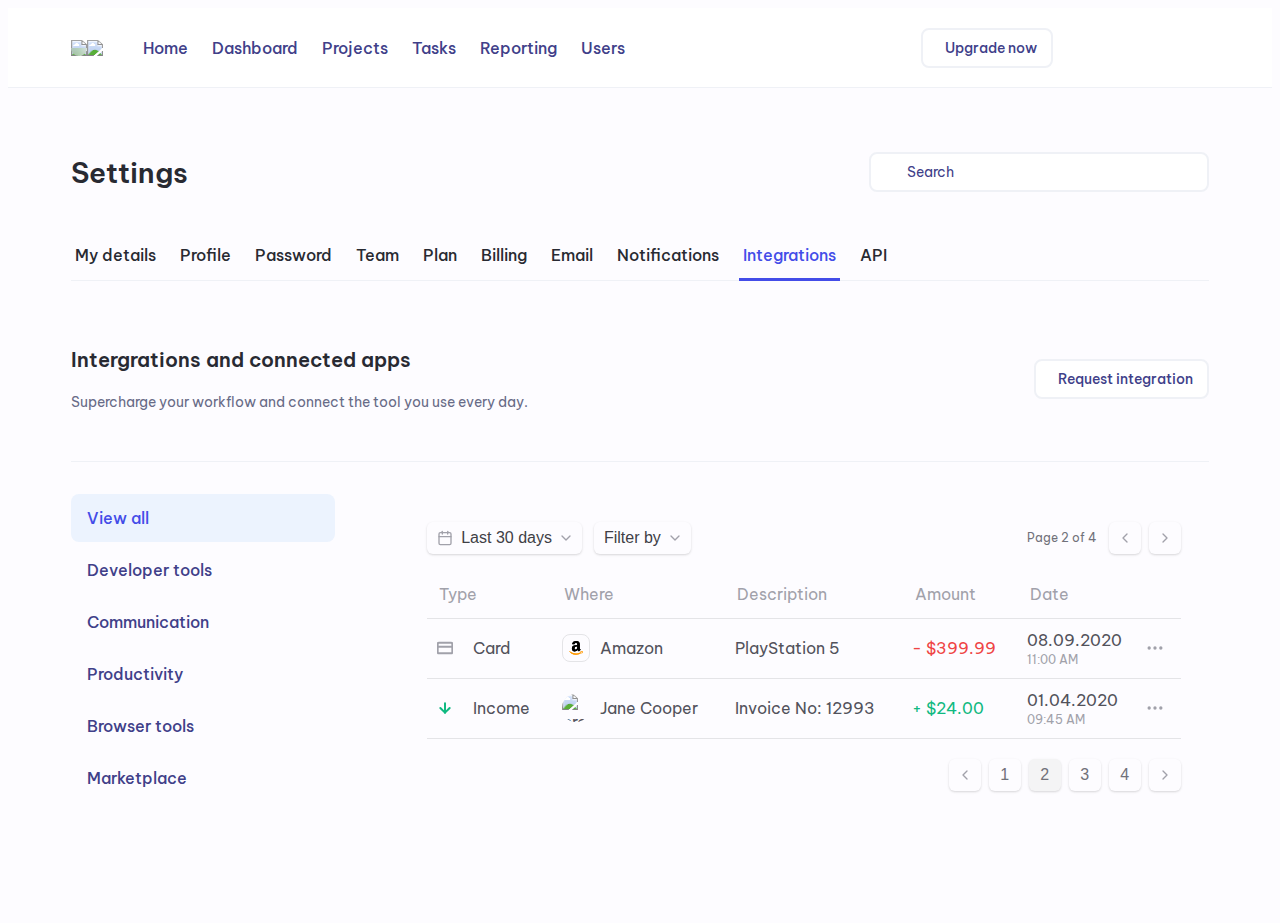
==== table.html @ 6792d3f3 "first commit" ====
<!DOCTYPE html>
<html lang="en">

<head>
	<meta charset="UTF-8">
	<title>Dashboard UI </title>
	<link rel="stylesheet" href="https://cdnjs.cloudflare.com/ajax/libs/meyer-reset/2.0/reset.min.css">
	<meta name="viewport" content="width=device-width, initial-scale=1, shrink-to-fit=no">
	<link rel="stylesheet" href="./style.css">

</head>

<body>
	<!-- partial:index.partial.html -->
	<header class="header">
		<div class="header-content responsive-wrapper">
			<div class="header-logo">
				<a href="#">
					<div>
						<img src="https://assets.codepen.io/285131/untitled-ui-icon.svg" />
					</div>
					<img src="https://assets.codepen.io/285131/untitled-ui.svg" />
				</a>
			</div>
			<div class="header-navigation">
				<nav class="header-navigation-links">
					<a href="#"> Home </a>
					<a href="#"> Dashboard </a>
					<a href="#"> Projects </a>
					<a href="#"> Tasks </a>
					<a href="#"> Reporting </a>
					<a href="#"> Users </a>
				</nav>
				<div class="header-navigation-actions">
					<a href="#" class="button">
						<i class="ph-lightning-bold"></i>
						<span>Upgrade now</span>
					</a>
					<a href="#" class="icon-button">
						<i class="ph-gear-bold"></i>
					</a>
					<a href="#" class="icon-button">
						<i class="ph-bell-bold"></i>
					</a>
					<a href="#" class="avatar">
						<img src="https://assets.codepen.io/285131/hat-man.png" alt="" />
					</a>
				</div>
			</div>
			<a href="#" class="button">
				<i class="ph-list-bold"></i>
				<span>Menu</span>
			</a>
		</div>
	</header>
	<main class="main">
		<div class="responsive-wrapper">
			<div class="main-header">
				<h1>Settings</h1>
				<div class="search">
					<input type="text" placeholder="Search" />
					<button type="submit">
						<i class="ph-magnifying-glass-bold"></i>
					</button>
				</div>
			</div>
			<div class="horizontal-tabs">
				<a href="#">My details</a>
				<a href="#">Profile</a>
				<a href="#">Password</a>
				<a href="#">Team</a>
				<a href="#">Plan</a>
				<a href="#">Billing</a>
				<a href="#">Email</a>
				<a href="#">Notifications</a>
				<a href="#" class="active">Integrations</a>
				<a href="#">API</a>
			</div>
			<div class="content-header">
				<div class="content-header-intro">
					<h2>Intergrations and connected apps</h2>
					<p>Supercharge your workflow and connect the tool you use every day.</p>
				</div>
				<div class="content-header-actions">
					<a href="#" class="button">
						<i class="ph-faders-bold"></i>
						<span>Filters</span>
					</a>
					<a href="#" class="button">
						<i class="ph-plus-bold"></i>
						<span>Request integration</span>
					</a>
				</div>
			</div>
			<div class="content">
				<div class="content-panel">
					<div class="vertical-tabs">
						<a href="#" class="active">View all</a>
						<a href="#">Developer tools</a>
						<a href="#">Communication</a>
						<a href="#">Productivity</a>
						<a href="#">Browser tools</a>
						<a href="#">Marketplace</a>
					</div>
				</div>
				<div class="content-main card-table">
					<!-- partial:index.partial.html -->
					<div class="sm:p-7 p-4">
						<div class="flex w-full items-center mb-7">
							<button
								class="inline-flex mr-3 items-center h-8 pl-2.5 pr-2 rounded-md shadow text-gray-700 dark:text-gray-400 dark:border-gray-800 border border-gray-200 leading-none py-0">
								<svg viewBox="0 0 24 24" class="w-4 mr-2 text-gray-400 dark:text-gray-600"
									stroke="currentColor" stroke-width="2" fill="none" stroke-linecap="round"
									stroke-linejoin="round">
									<rect x="3" y="4" width="18" height="18" rx="2" ry="2"></rect>
									<line x1="16" y1="2" x2="16" y2="6"></line>
									<line x1="8" y1="2" x2="8" y2="6"></line>
									<line x1="3" y1="10" x2="21" y2="10"></line>
								</svg>
								Last 30 days
								<svg viewBox="0 0 24 24" class="w-4 ml-1.5 text-gray-400 dark:text-gray-600"
									stroke="currentColor" stroke-width="2" fill="none" stroke-linecap="round"
									stroke-linejoin="round">
									<polyline points="6 9 12 15 18 9"></polyline>
								</svg>
							</button>
							<button
								class="inline-flex items-center h-8 pl-2.5 pr-2 rounded-md shadow text-gray-700 dark:text-gray-400 dark:border-gray-800 border border-gray-200 leading-none py-0">
								Filter by
								<svg viewBox="0 0 24 24" class="w-4 ml-1.5 text-gray-400 dark:text-gray-600"
									stroke="currentColor" stroke-width="2" fill="none" stroke-linecap="round"
									stroke-linejoin="round">
									<polyline points="6 9 12 15 18 9"></polyline>
								</svg>
							</button>
							<div class="ml-auto text-gray-500 text-xs sm:inline-flex hidden items-center">
								<span class="mr-3">Page 2 of 4</span>
								<button
									class="inline-flex mr-2 items-center h-8 w-8 justify-center text-gray-400 rounded-md shadow border border-gray-200 dark:border-gray-800 leading-none py-0">
									<svg class="w-4" viewBox="0 0 24 24" stroke="currentColor" stroke-width="2"
										fill="none" stroke-linecap="round" stroke-linejoin="round">
										<polyline points="15 18 9 12 15 6"></polyline>
									</svg>
								</button>
								<button
									class="inline-flex items-center h-8 w-8 justify-center text-gray-400 rounded-md shadow border border-gray-200 dark:border-gray-800 leading-none py-0">
									<svg class="w-4" viewBox="0 0 24 24" stroke="currentColor" stroke-width="2"
										fill="none" stroke-linecap="round" stroke-linejoin="round">
										<polyline points="9 18 15 12 9 6"></polyline>
									</svg>
								</button>
							</div>
						</div>
						<div class="table-wrapper">
							<table class="w-full text-left">
								<thead>
									<tr class="text-gray-400">
										<th
											class="font-normal px-3 pt-0 pb-3 border-b border-gray-200 dark:border-gray-800">
											Type</th>
										<th
											class="font-normal px-3 pt-0 pb-3 border-b border-gray-200 dark:border-gray-800">
											Where</th>
										<th
											class="font-normal px-3 pt-0 pb-3 border-b border-gray-200 dark:border-gray-800 hidden md:table-cell">
											Description</th>
										<th
											class="font-normal px-3 pt-0 pb-3 border-b border-gray-200 dark:border-gray-800">
											Amount</th>
										<th
											class="font-normal px-3 pt-0 pb-3 border-b border-gray-200 dark:border-gray-800 sm:text-gray-400 text-white">
											Date</th>
									</tr>
								</thead>
								<tbody class="text-gray-600 dark:text-gray-100">
									<tr>
										<td class="sm:p-3 py-2 px-1 border-b border-gray-200 dark:border-gray-800">
											<div class="flex items-center">
												<svg viewBox="0 0 24 24" class="w-4 mr-5 text-gray-400"
													stroke="currentColor" stroke-width="3" fill="none"
													stroke-linecap="round" stroke-linejoin="round">
													<rect x="1" y="4" width="22" height="16" rx="2" ry="2"></rect>
													<line x1="1" y1="10" x2="23" y2="10"></line>
												</svg>
												Card
											</div>
										</td>
										<td class="sm:p-3 py-2 px-1 border-b border-gray-200 dark:border-gray-800">
											<div class="flex items-center">
												<svg xmlns="http://www.w3.org/2000/svg" viewBox="2.17 0.44 251.04 259.97"
													class="w-7 h-7 p-1.5 mr-2.5 rounded-lg border border-gray-200 dark:border-gray-800">
													<g fill="none" fill-rule="evenodd">
														<path fill="#f90" fill-rule="nonzero"
															d="M221.5 210.32C116.27 260.41 50.96 218.5 9.15 193.05c-2.59-1.6-6.98.38-3.17 4.76 13.93 16.89 59.57 57.6 119.15 57.6 59.63 0 95.1-32.54 99.53-38.21 4.4-5.63 1.3-8.73-3.16-6.88zM251.06 194c-2.83-3.68-17.19-4.36-26.22-3.25-9.05 1.07-22.64 6.6-21.46 9.93.61 1.24 1.85.68 8.06.12 6.24-.62 23.7-2.82 27.34 1.93 3.66 4.8-5.57 27.61-7.25 31.3-1.63 3.67.62 4.62 3.68 2.17 3.01-2.45 8.47-8.8 12.14-17.77 3.64-9.03 5.85-21.63 3.7-24.43z">
														</path>
														<path fill="#000"
															d="M150.74 108.13c0 13.14.34 24.1-6.3 35.77-5.37 9.49-13.86 15.32-23.35 15.32-12.95 0-20.5-9.86-20.5-24.43 0-28.75 25.77-33.97 50.15-33.97zm34.02 82.22a7.04 7.04 0 01-7.97.8c-11.2-9.3-13.19-13.61-19.36-22.48-18.5 18.88-31.6 24.52-55.6 24.52-28.37 0-50.48-17.5-50.48-52.56 0-27.38 14.85-46.02 35.96-55.13 18.32-8.06 43.89-9.49 63.43-11.72v-4.36c0-8.02.62-17.5-4.08-24.43-4.12-6.22-12-8.78-18.93-8.78-12.85 0-24.33 6.6-27.13 20.26-.57 3.03-2.8 6.02-5.84 6.16l-32.73-3.5c-2.75-.62-5.79-2.85-5.03-7.08C64.54 12.4 100.36.44 132.43.44c16.42 0 37.86 4.36 50.81 16.8 16.42 15.32 14.85 35.76 14.85 58.01v52.57c0 15.8 6.55 22.72 12.71 31.26 2.19 3.04 2.66 6.7-.1 8.97a1425.8 1425.8 0 00-25.85 22.4l-.1-.1">
														</path>
														<path fill="#f90" fill-rule="nonzero"
															d="M221.5 210.32C116.27 260.41 50.96 218.5 9.15 193.05c-2.59-1.6-6.98.38-3.17 4.76 13.93 16.89 59.57 57.6 119.15 57.6 59.63 0 95.1-32.54 99.53-38.21 4.4-5.63 1.3-8.73-3.16-6.88zM251.06 194c-2.83-3.68-17.19-4.36-26.22-3.25-9.05 1.07-22.64 6.6-21.46 9.93.61 1.24 1.85.68 8.06.12 6.24-.62 23.7-2.82 27.34 1.93 3.66 4.8-5.57 27.61-7.25 31.3-1.63 3.67.62 4.62 3.68 2.17 3.01-2.45 8.47-8.8 12.14-17.77 3.64-9.03 5.85-21.63 3.7-24.43z">
														</path>
														<path fill="#000"
															d="M150.74 108.13c0 13.14.34 24.1-6.3 35.77-5.37 9.49-13.86 15.32-23.35 15.32-12.95 0-20.5-9.86-20.5-24.43 0-28.75 25.77-33.97 50.15-33.97zm34.02 82.22a7.04 7.04 0 01-7.97.8c-11.2-9.3-13.19-13.61-19.36-22.48-18.5 18.88-31.6 24.52-55.6 24.52-28.37 0-50.48-17.5-50.48-52.56 0-27.38 14.85-46.02 35.96-55.13 18.32-8.06 43.89-9.49 63.43-11.72v-4.36c0-8.02.62-17.5-4.08-24.43-4.12-6.22-12-8.78-18.93-8.78-12.85 0-24.33 6.6-27.13 20.26-.57 3.03-2.8 6.02-5.84 6.16l-32.73-3.5c-2.75-.62-5.79-2.85-5.03-7.08C64.54 12.4 100.36.44 132.43.44c16.42 0 37.86 4.36 50.81 16.8 16.42 15.32 14.85 35.76 14.85 58.01v52.57c0 15.8 6.55 22.72 12.71 31.26 2.19 3.04 2.66 6.7-.1 8.97a1425.8 1425.8 0 00-25.85 22.4l-.1-.1">
														</path>
													</g>
												</svg>
												Amazon
											</div>
										</td>
										<td
											class="sm:p-3 py-2 px-1 border-b border-gray-200 dark:border-gray-800 md:table-cell hidden">
											PlayStation 5</td>
										<td
											class="sm:p-3 py-2 px-1 border-b border-gray-200 dark:border-gray-800 text-red-500">
											- $399.99</td>
										<td class="sm:p-3 py-2 px-1 border-b border-gray-200 dark:border-gray-800">
											<div class="flex items-center">
												<div class="sm:flex hidden flex-col">
													08.09.2020
													<div class="text-gray-400 text-xs">11:00 AM</div>
												</div>
												<button
													class="w-8 h-8 inline-flex items-center justify-center text-gray-400 ml-auto">
													<svg viewBox="0 0 24 24" class="w-5" stroke="currentColor"
														stroke-width="2" fill="none" stroke-linecap="round"
														stroke-linejoin="round">
														<circle cx="12" cy="12" r="1"></circle>
														<circle cx="19" cy="12" r="1"></circle>
														<circle cx="5" cy="12" r="1"></circle>
													</svg>
												</button>
											</div>
										</td>
									</tr>
									<tr>
										<td class="sm:p-3 py-2 px-1 border-b border-gray-200 dark:border-gray-800">
											<div class="flex items-center">
												<svg viewBox="0 0 24 24" class="w-4 mr-5 text-green-500"
													stroke="currentColor" stroke-width="3" fill="none"
													stroke-linecap="round" stroke-linejoin="round">
													<line x1="12" y1="5" x2="12" y2="19"></line>
													<polyline points="19 12 12 19 5 12"></polyline>
												</svg>
												Income
											</div>
										</td>
										<td class="sm:p-3 py-2 px-1 border-b border-gray-200 dark:border-gray-800">
											<div class="flex items-center">
												<img class="w-7 h-7 mr-2.5 border border-gray-200 dark:border-gray-800 rounded-full"
													src="https://images.unsplash.com/photo-1519699047748-de8e457a634e?ixlib=rb-1.2.1&amp;q=80&amp;fm=jpg&amp;crop=faces&amp;fit=crop&amp;h=200&amp;w=200&amp;ixid=eyJhcHBfaWQiOjE3Nzg0fQ"
													alt="profile">
												Jane Cooper
											</div>
										</td>
										<td
											class="sm:p-3 py-2 px-1 border-b border-gray-200 dark:border-gray-800 md:table-cell hidden">
											Invoice No: 12993</td>
										<td
											class="sm:p-3 py-2 px-1 border-b border-gray-200 dark:border-gray-800 text-green-500">
											+ $24.00
										</td>
										<td class="sm:p-3 py-2 px-1 border-b border-gray-200 dark:border-gray-800">
											<div class="flex items-center">
												<div class="sm:flex hidden flex-col">
													01.04.2020
													<div class="text-gray-400 text-xs">09:45 AM</div>
												</div>
												<button
													class="w-8 h-8 inline-flex items-center justify-center text-gray-400 ml-auto">
													<svg viewBox="0 0 24 24" class="w-5" stroke="currentColor"
														stroke-width="2" fill="none" stroke-linecap="round"
														stroke-linejoin="round">
														<circle cx="12" cy="12" r="1"></circle>
														<circle cx="19" cy="12" r="1"></circle>
														<circle cx="5" cy="12" r="1"></circle>
													</svg>
												</button>
											</div>
										</td>
									</tr>
								</tbody>
							</table>
						</div>

						<div class="flex w-full mt-5 space-x-2 justify-end">
							<button
								class="inline-flex items-center h-8 w-8 justify-center text-gray-400 rounded-md shadow border border-gray-200 dark:border-gray-800 leading-none">
								<svg class="w-4" viewBox="0 0 24 24" stroke="currentColor" stroke-width="2" fill="none"
									stroke-linecap="round" stroke-linejoin="round">
									<polyline points="15 18 9 12 15 6"></polyline>
								</svg>
							</button>
							<button
								class="inline-flex items-center h-8 w-8 justify-center text-gray-500 rounded-md shadow border border-gray-200 dark:border-gray-800 leading-none">1</button>
							<button
								class="inline-flex items-center h-8 w-8 justify-center text-gray-500 rounded-md shadow border border-gray-200 dark:border-gray-800 bg-gray-100 dark:bg-gray-800 dark:text-white leading-none">2</button>
							<button
								class="inline-flex items-center h-8 w-8 justify-center text-gray-500 rounded-md shadow border border-gray-200 dark:border-gray-800 leading-none">3</button>
							<button
								class="inline-flex items-center h-8 w-8 justify-center text-gray-500 rounded-md shadow border border-gray-200 dark:border-gray-800 leading-none">4</button>
							<button
								class="inline-flex items-center h-8 w-8 justify-center text-gray-400 rounded-md shadow border border-gray-200 dark:border-gray-800 leading-none">
								<svg class="w-4" viewBox="0 0 24 24" stroke="currentColor" stroke-width="2" fill="none"
									stroke-linecap="round" stroke-linejoin="round">
									<polyline points="9 18 15 12 9 6"></polyline>
								</svg>
							</button>
						</div>
					</div>
					<!-- partial -->
				</div>
			</div>
		</div>
	</main>
	<!-- partial -->
	<script src='https://unpkg.com/phosphor-icons'></script>
	<script src="./script.js"></script>

</body>

</html>
---- style.css ----
@import url("https://fonts.googleapis.com/css2?family=Be+Vietnam+Pro:ital,wght@0,100;0,200;0,300;0,400;0,500;0,600;0,700;0,800;0,900;1,100;1,200;1,300;1,400;1,500;1,600;1,700;1,800;1,900&display=swap");
:root {
  --c-text-primary: #282a32;
  --c-text-secondary: #686b87;
  --c-text-action: #404089;
  --c-accent-primary: #434ce8;
  --c-border-primary: #eff1f6;
  --c-background-primary: #ffffff;
  --c-background-secondary: #fdfcff;
  --c-background-tertiary: #ecf3fe;
  --c-background-quaternary: #e9ecf4;
}

body {
  line-height: 1.5;
  min-height: 100vh;
  font-family: "Be Vietnam Pro", sans-serif;
  background-color: var(--c-background-secondary);
  color: var(--c-text-primary);
}

img {
  display: block;
  max-width: 100%;
}

:focus {
  outline: 0;
}

.responsive-wrapper {
  width: 90%;
  max-width: 1280px;
  margin-left: auto;
  margin-right: auto;
}

.header {
  display: flex;
  align-items: center;
  height: 80px;
  border-bottom: 1px solid var(--c-border-primary);
  background-color: var(--c-background-primary);
}

.header-content {
  display: flex;
  align-items: center;
}
.header-content > a {
  display: none;
}
@media (max-width: 1200px) {
  .header-content {
    justify-content: space-between;
  }
  .header-content > a {
    display: inline-flex;
  }
}

.header-logo {
  margin-right: 2.5rem;
}
.header-logo a {
  display: flex;
  align-items: center;
}
.header-logo a div {
  flex-shrink: 0;
  position: relative;
}
.header-logo a div:after {
  display: block;
  content: "";
  position: absolute;
  left: 0;
  top: auto;
  right: 0;
  bottom: 0;
  overflow: hidden;
  height: 50%;
  border-bottom-left-radius: 8px;
  border-bottom-right-radius: 8px;
  background-color: rgba(255, 255, 255, 0.2);
  -webkit-backdrop-filter: blur(4px);
          backdrop-filter: blur(4px);
}

.header-navigation {
  display: flex;
  flex-grow: 1;
  align-items: center;
  justify-content: space-between;
}
@media (max-width: 1200px) {
  .header-navigation {
    display: none;
  }
}

.header-navigation-links {
  display: flex;
  align-items: center;
}
.header-navigation-links a {
  text-decoration: none;
  color: var(--c-text-action);
  font-weight: 500;
  transition: 0.15s ease;
}
.header-navigation-links a + * {
  margin-left: 1.5rem;
}
.header-navigation-links a:hover, .header-navigation-links a:focus {
  color: var(--c-accent-primary);
}

.header-navigation-actions {
  display: flex;
  align-items: center;
}
.header-navigation-actions > .avatar {
  margin-left: 0.75rem;
}
.header-navigation-actions > .icon-button + .icon-button {
  margin-left: 0.25rem;
}
.header-navigation-actions > .button + .icon-button {
  margin-left: 1rem;
}

.button {
  font: inherit;
  color: inherit;
  text-decoration: none;
  display: inline-flex;
  align-items: center;
  justify-content: center;
  padding: 0 1em;
  height: 40px;
  border-radius: 8px;
  line-height: 1;
  border: 2px solid var(--c-border-primary);
  color: var(--c-text-action);
  font-size: 0.875rem;
  transition: 0.15s ease;
  background-color: var(--c-background-primary);
}
.button i {
  margin-right: 0.5rem;
  font-size: 1.25em;
}
.button span {
  font-weight: 500;
}
.button:hover, .button:focus {
  border-color: var(--c-accent-primary);
  color: var(--c-accent-primary);
}

.icon-button {
  font: inherit;
  color: inherit;
  text-decoration: none;
  display: inline-flex;
  align-items: center;
  justify-content: center;
  width: 40px;
  height: 40px;
  border-radius: 8px;
  color: var(--c-text-action);
  transition: 0.15s ease;
}
.icon-button i {
  font-size: 1.25em;
}
.icon-button:focus, .icon-button:hover {
  background-color: var(--c-background-tertiary);
  color: var(--c-accent-primary);
}

.avatar {
  display: inline-flex;
  align-items: center;
  justify-content: center;
  width: 44px;
  height: 44px;
  border-radius: 50%;
  overflow: hidden;
}

.main {
  padding-top: 3rem;
}

.main-header {
  display: flex;
  flex-wrap: wrap;
  align-items: center;
  justify-content: space-between;
}
.main-header h1 {
  font-size: 1.75rem;
  font-weight: 600;
  line-height: 1.25;
}
@media (max-width: 550px) {
  .main-header h1 {
    margin-bottom: 1rem;
  }
}

.search {
  position: relative;
  display: flex;
  align-items: center;
  width: 100%;
  max-width: 340px;
}
.search input {
  font: inherit;
  color: inherit;
  text-decoration: none;
  display: inline-flex;
  align-items: center;
  justify-content: center;
  padding: 0 1em 0 36px;
  height: 40px;
  border-radius: 8px;
  border: 2px solid var(--c-border-primary);
  color: var(--c-text-action);
  font-size: 0.875rem;
  transition: 0.15s ease;
  width: 100%;
  line-height: 1;
}
.search input::-moz-placeholder {
  color: var(--c-text-action);
}
.search input:-ms-input-placeholder {
  color: var(--c-text-action);
}
.search input::placeholder {
  color: var(--c-text-action);
}
.search input:focus, .search input:hover {
  border-color: var(--c-accent-primary);
}
.search button {
  display: inline-flex;
  align-items: center;
  justify-content: center;
  border: 0;
  background-color: transparent;
  position: absolute;
  left: 12px;
  top: 50%;
  transform: translateY(-50%);
  font-size: 1.25em;
  color: var(--c-text-action);
  padding: 0;
  height: 40px;
}

.horizontal-tabs {
  margin-top: 1.5rem;
  display: flex;
  align-items: center;
  overflow-x: auto;
}
@media (max-width: 1000px) {
  .horizontal-tabs {
    scrollbar-width: none;
    position: relative;
  }
  .horizontal-tabs::-webkit-scrollbar {
    display: none;
  }
}
.horizontal-tabs a {
  display: inline-flex;
  flex-shrink: 0;
  align-items: center;
  height: 48px;
  padding: 0 0.25rem;
  font-weight: 500;
  color: inherit;
  border-bottom: 3px solid transparent;
  text-decoration: none;
  transition: 0.15s ease;
}
.horizontal-tabs a:hover, .horizontal-tabs a:focus, .horizontal-tabs a.active {
  color: var(--c-accent-primary);
  border-bottom-color: var(--c-accent-primary);
}
.horizontal-tabs a + * {
  margin-left: 1rem;
}

.content-header {
  display: flex;
  flex-wrap: wrap;
  align-items: center;
  justify-content: space-between;
  padding-top: 3rem;
  margin-top: -1px;
  border-top: 1px solid var(--c-border-primary);
}

.content-header-intro h2 {
  font-size: 1.25rem;
  font-weight: 600;
}
.content-header-intro p {
  color: var(--c-text-secondary);
  margin-top: 0.25rem;
  font-size: 0.875rem;
  margin-bottom: 1rem;
}

@media (min-width: 800px) {
  .content-header-actions a:first-child {
    display: none;
  }
}

.content {
  border-top: 1px solid var(--c-border-primary);
  margin-top: 2rem;
  display: flex;
  align-items: flex-start;
}

.content-panel {
  display: none;
  max-width: 280px;
  width: 25%;
  padding: 2rem 1rem 2rem 0;
  margin-right: 3rem;
}
@media (min-width: 800px) {
  .content-panel {
    display: block;
  }
}

.vertical-tabs {
  display: flex;
  flex-direction: column;
}
.vertical-tabs a {
  display: flex;
  align-items: center;
  padding: 0.75em 1em;
  background-color: transparent;
  border-radius: 8px;
  text-decoration: none;
  font-weight: 500;
  color: var(--c-text-action);
  transition: 0.15s ease;
}
.vertical-tabs a:hover, .vertical-tabs a:focus, .vertical-tabs a.active {
  background-color: var(--c-background-tertiary);
  color: var(--c-accent-primary);
}
.vertical-tabs a + * {
  margin-top: 0.25rem;
}

.content-main {
  padding-top: 2rem;
  padding-bottom: 6rem;
  flex-grow: 1;
}

.card-grid {
  display: grid;
  grid-template-columns: repeat(1, 1fr);
  -moz-column-gap: 1.5rem;
       column-gap: 1.5rem;
  row-gap: 1.5rem;
}
@media (min-width: 600px) {
  .card-grid {
    grid-template-columns: repeat(2, 1fr);
  }
}
@media (min-width: 1200px) {
  .card-grid {
    grid-template-columns: repeat(3, 1fr);
  }
}

.shop-card {
  display: flex;
  gap: 1em;
  flex-wrap: wrap;
  align-items: center;
  justify-content: center;
}

.card {
  background-color: var(--c-background-primary);
  box-shadow: 0 3px 3px 0 rgba(0, 0, 0, 0.05), 0 5px 15px 0 rgba(0, 0, 0, 0.05);
  border-radius: 8px;
  overflow: hidden;
  display: flex;
  flex-direction: column;
}

.card-header {
  display: flex;
  align-items: flex-start;
  justify-content: space-between;
  padding: 1.5rem 1.25rem 1rem 1.25rem;
}
.card-header div {
  display: flex;
  align-items: center;
}
.card-header div span {
  width: 40px;
  height: 40px;
  border-radius: 8px;
  display: inline-flex;
  align-items: center;
  justify-content: center;
}
.card-header div span img {
  max-height: 100%;
}
.card-header div h3 {
  margin-left: 0.75rem;
  font-weight: 500;
}

.toggle span {
  display: block;
  width: 40px;
  height: 24px;
  border-radius: 99em;
  background-color: var(--c-background-quaternary);
  box-shadow: inset 1px 1px 1px 0 rgba(0, 0, 0, 0.05);
  position: relative;
  transition: 0.15s ease;
}
.toggle span:before {
  content: "";
  display: block;
  position: absolute;
  left: 3px;
  top: 3px;
  height: 18px;
  width: 18px;
  background-color: var(--c-background-primary);
  border-radius: 50%;
  box-shadow: 0 1px 3px 0 rgba(0, 0, 0, 0.15);
  transition: 0.15s ease;
}
.toggle input {
  clip: rect(0 0 0 0);
  -webkit-clip-path: inset(50%);
          clip-path: inset(50%);
  height: 1px;
  overflow: hidden;
  position: absolute;
  white-space: nowrap;
  width: 1px;
}
.toggle input:checked + span {
  background-color: var(--c-accent-primary);
}
.toggle input:checked + span:before {
  transform: translateX(calc(100% - 2px));
}
.toggle input:focus + span {
  box-shadow: 0 0 0 4px var(--c-background-tertiary);
}

.card-body {
  padding: 1rem 1.25rem;
  font-size: 0.875rem;
}

.card-footer {
  margin-top: auto;
  padding: 1rem 1.25rem;
  display: flex;
  align-items: center;
  justify-content: flex-end;
  border-top: 1px solid var(--c-border-primary);
}
.card-footer a {
  color: var(--c-text-action);
  text-decoration: none;
  font-weight: 500;
  font-size: 0.875rem;
}

html::-webkit-scrollbar {
  width: 12px;
}

html::-webkit-scrollbar-thumb {
  background-color: var(--c-text-primary);
  border: 4px solid var(--c-background-primary);
  border-radius: 99em;
}



/*! CSS Used from: file:///C:/Users/ambinintsoa.herizo/Downloads/temp/dashboard-ui-2/dashboard-ui/dist/style.css */
*,*::before,*::after{box-sizing:border-box;}
table{text-indent:0;border-color:inherit;}
button{font-family:inherit;font-size:100%;line-height:1.15;margin:0;}
button{text-transform:none;}
button{-webkit-appearance:button;}
button{background-color:transparent;background-image:none;}
button:focus{outline:1px dotted;outline:5px auto -webkit-focus-ring-color;}
*,::before,::after{box-sizing:border-box;border-width:0;border-style:solid;border-color:#e4e4e7;}
img{border-style:solid;}
button{cursor:pointer;}
table{border-collapse:collapse;}
button{padding:0;line-height:inherit;color:inherit;}
img,svg{display:block;vertical-align:middle;}
img{max-width:100%;height:auto;}
.space-x-2 > :not([hidden]) ~ :not([hidden]){--tw-space-x-reverse:0;margin-right:calc(0.5rem * var(--tw-space-x-reverse));margin-left:calc(0.5rem * calc(1 - var(--tw-space-x-reverse)));}
.bg-gray-100{--tw-bg-opacity:1;background-color:rgba(244, 244, 245, var(--tw-bg-opacity));}
.border-gray-200{--tw-border-opacity:1;border-color:rgba(228, 228, 231, var(--tw-border-opacity));}
.rounded-md{border-radius:0.375rem;}
.rounded-lg{border-radius:0.5rem;}
.rounded-full{border-radius:9999px;}
.border{border-width:1px;}
.border-b{border-bottom-width:1px;}
.flex{display:flex;}
.inline-flex{display:inline-flex;}
.hidden{display:none;}
.flex-col{flex-direction:column;}
.items-center{align-items:center;}
.justify-end{justify-content:flex-end;}
.justify-center{justify-content:center;}
.font-normal{font-weight:400;}
.h-7{height:1.75rem;}
.h-8{height:2rem;}
.text-xs{font-size:0.75rem;line-height:1rem;}
.leading-none{line-height:1;}
.mr-2{margin-right:0.5rem;}
.mr-3{margin-right:0.75rem;}
.mt-5{margin-top:1.25rem;}
.mr-5{margin-right:1.25rem;}
.mb-7{margin-bottom:1.75rem;}
.ml-auto{margin-left:auto;}
.ml-1\.5{margin-left:0.375rem;}
.mr-2\.5{margin-right:0.625rem;}
.p-4{padding:1rem;}
.p-1\.5{padding:0.375rem;}
.py-0{padding-top:0px;padding-bottom:0px;}
.px-1{padding-left:0.25rem;padding-right:0.25rem;}
.py-2{padding-top:0.5rem;padding-bottom:0.5rem;}
.px-3{padding-left:0.75rem;padding-right:0.75rem;}
.pt-0{padding-top:0px;}
.pr-2{padding-right:0.5rem;}
.pb-3{padding-bottom:0.75rem;}
.pl-2\.5{padding-left:0.625rem;}
*{--tw-shadow:0 0 #0000;}
.shadow{--tw-shadow:0 1px 3px 0 rgba(0, 0, 0, 0.1), 0 1px 2px 0 rgba(0, 0, 0, 0.06);box-shadow:var(--tw-ring-offset-shadow, 0 0 #0000), var(--tw-ring-shadow, 0 0 #0000), var(--tw-shadow);}
*{--tw-ring-inset:var(--tw-empty, );--tw-ring-offset-width:0px;--tw-ring-offset-color:#fff;--tw-ring-color:rgba(59, 130, 246, 0.5);--tw-ring-offset-shadow:0 0 #0000;--tw-ring-shadow:0 0 #0000;}
.text-left{text-align:left;}
.text-white{--tw-text-opacity:1;color:rgba(255, 255, 255, var(--tw-text-opacity));}
.text-gray-400{--tw-text-opacity:1;color:rgba(161, 161, 170, var(--tw-text-opacity));}
.text-gray-500{--tw-text-opacity:1;color:rgba(113, 113, 122, var(--tw-text-opacity));}
.text-gray-600{--tw-text-opacity:1;color:rgba(82, 82, 91, var(--tw-text-opacity));}
.text-gray-700{--tw-text-opacity:1;color:rgba(63, 63, 70, var(--tw-text-opacity));}
.text-red-500{--tw-text-opacity:1;color:rgba(239, 68, 68, var(--tw-text-opacity));}
.text-yellow-500{--tw-text-opacity:1;color:rgba(245, 158, 11, var(--tw-text-opacity));}
.text-green-500{--tw-text-opacity:1;color:rgba(16, 185, 129, var(--tw-text-opacity));}
.w-4{width:1rem;}
.w-5{width:1.25rem;}
.w-7{width:1.75rem;}
.w-8{width:2rem;}
.w-full{width:100%;}
@media (min-width: 640px){
.sm\:flex{display:flex;}
.sm\:inline-flex{display:inline-flex;}
.sm\:p-3{padding:0.60rem;}
.sm\:p-7{padding:1.75rem;}
.sm\:text-gray-400{--tw-text-opacity:1;color:rgba(161, 161, 170, var(--tw-text-opacity));}
}
@media (min-width: 768px){
.md\:table-cell{display:table-cell;}
}
form a{color:#0d6efd;text-decoration:underline;}
form a:hover{color:#0a58ca;}
form label{display:inline-block;}
form input{margin:0;font-family:inherit;font-size:inherit;line-height:inherit;}
form [type=submit]{-webkit-appearance:button;}
form [type=submit]:not(:disabled){cursor:pointer;}
form .a{text-decoration:underline;color:inherit;-webkit-tap-highlight-color:transparent;}
form input::placeholder{font:inherit;}
form{position:relative;}
.bzrm-form-card{max-width:600px;margin:1rem auto;padding:2rem;background-color:var(--c-background-secondary);border-radius:8px;box-shadow:0 4px 12px rgba(0, 0, 0, 0.15), 0 2px 4px rgba(0, 0, 0, 0.1);}
.bzrm-form{text-align:center;color:var(--light-text-color);}
.bzrm-form header{font-size:1.5rem;font-weight:var(--fw6);margin-bottom:.375rem;border-radius:0;}
.bzrm-form-separator{height:1px;background-color:var(--c-border-primary);margin:0.9rem 0.9rem 1rem 0.9rem;}
.bzrm-form-container{display:flex;flex-direction:column;gap:1rem;}
.bzrm-input-group{display:flex;flex-direction:column;position:relative;}
.bzrm-label{font-size:var(--font-small);margin-bottom:0.5rem;color:var(--c-text-action);}
.bzrm-input{padding:0.75rem;border:1px solid var(--c-border-primary);border-radius:8px;font-size:1rem;transition:box-shadow 0.3s ease, border-color 0.3s ease;background-color:var(--c-background-tertiary);color:var(--light-text-color);}
.bzrm-input:focus{border-color:var(--c-background-quaternary);outline:none;box-shadow:0 2px 8px rgba(0, 0, 0, 0.15);background-color:var(--c-background-primary);}
.bzrm-form-actions{text-align:right;}

@media screen and (max-width: 768px){
.bzrm-form-card{padding:1.5rem;}
.bzrm-form-container{gap:0.75rem;}
.bzrm-input{padding:0.5rem;font-size:0.9rem;}
.bzrm-button{padding:0.5rem 0.75rem;}
}
@media screen and (max-width: 480px){
.bzrm-form-card{max-width:100%;margin:0.5rem;}
.bzrm-form header{font-size:1.25rem;}
.bzrm-input{font-size:0.875rem;padding:0.5rem;}
.bzrm-button{padding:0.5rem 0.75rem;}
}
.bzrm-label{font-weight:bold;margin:0;}



/*! CSS Used from: https://cdnjs.cloudflare.com/ajax/libs/normalize/5.0.0/normalize.min.css */
button{overflow:visible;}
img{border-style:none;}
button{font-family:sans-serif;font-size:100%;line-height:1.15;margin:0;}
button{text-transform:none;}
button,html [type=button]{-webkit-appearance:button;}
*{box-sizing:border-box;outline:none;}
button{border:none;cursor:pointer;background-color:transparent;transition:all 0.2s ease-in;}
::-webkit-scrollbar{width:6px;border-radius:10px;}
::-webkit-scrollbar-track{background:none;}
::-webkit-scrollbar-thumb{background:rgba(216, 216, 216, 0.5);border-radius:10px;}
.img-preview{flex:1;}
.video-box-wrapper{width:100%;height:100%;display:flex;flex-direction:column;justify-content:flex-end;border-radius:4px;overflow:hidden;box-shadow:0px 2px 4px 0px rgba(209, 209, 209, 0.4);margin-right:10px;}
.video-box-wrapper img{width:100%;height:100%;-o-object-fit:cover;object-fit:cover;}
.video-description-wrapper{background-color:#fff;padding:8px;position:relative;}
.video-description-wrapper p{width:100%;white-space:nowrap;overflow:hidden;text-overflow:ellipsis;}
.video-description-header{font-weight:500;margin:16px 0 4px 0;font-size:14px;}
.video-description-subheader{color:#bebfbf;margin:0;font-size:12px;}
.video-description-info{font-size:12px;margin:4px 0;}
.video-description-info span{border-left:1px solid #cdcdcd;padding-left:4px;}
.btn-play{position:absolute;top:-16px;right:8px;background-color:#fff;border-radius:50%;width:32px;height:32px;background-size:14px;background-repeat:no-repeat;background-position:center;background-image:url("data:image/svg+xml,%3Csvg xmlns='http://www.w3.org/2000/svg' viewBox='0 0 24 24' fill='%2311a074' stroke='%2311a074' stroke-width='2' stroke-linecap='round' stroke-linejoin='round' class='feather feather-play'%3E%3Cpath d='M5 3l14 9-14 9V3z' /%3E%3C/svg%3E");box-shadow:0px 2px 4px 2px rgba(209, 209, 209, 0.4);}
.card-shop-item {height:250px}

/* Dropdown Menu Styles */
.dropdown-menu {
  position: absolute;
  top: 100%; /* Position the dropdown just below the button */
  left: 0;
  right: 0;
  z-index: 10; /* Ensure it appears above other elements */
  display: none; /* Initially hidden */
  background-color: #fff; /* White background */
  border: 1px solid #d1d5db; /* Light gray border */
  border-radius: 6px; /* Rounded corners */
  box-shadow: 0 2px 6px rgba(0, 0, 0, 0.1); /* Soft shadow */
  margin-top: 4px; /* Small gap from the button */
}

/* Dropdown Items Container */
.dropdown-items {
  list-style: none;
  padding: 0;
  margin: 0;
}

/* Dropdown Item Styles */
.dropdown-item {
  display: block;
  padding: 8px 16px;
  color: #4a4a4a; /* Text color */
  font-size: 14px;
  text-decoration: none; /* Remove underline */
}

/* Hover state for the items */
.dropdown-item:hover {
  background-color: #f7fafc; /* Light gray on hover */
}

/* Dark Mode Styles */
.dark .dropdown-menu {
  background-color: #2d3748; /* Dark background */
  border-color: #4a5568; /* Dark border */
}

.dark .dropdown-item {
  color: #cbd5e0; /* Light text in dark mode */
}

/* Dark Mode Hover */
.dark .dropdown-item:hover {
  background-color: #4a5568; /* Dark hover effect */
}

/* Show the dropdown menu when it's active (use JavaScript to toggle 'show' class) */
.dropdown.show .dropdown-menu {
  display: block; /* Display the menu when the 'show' class is added */
}
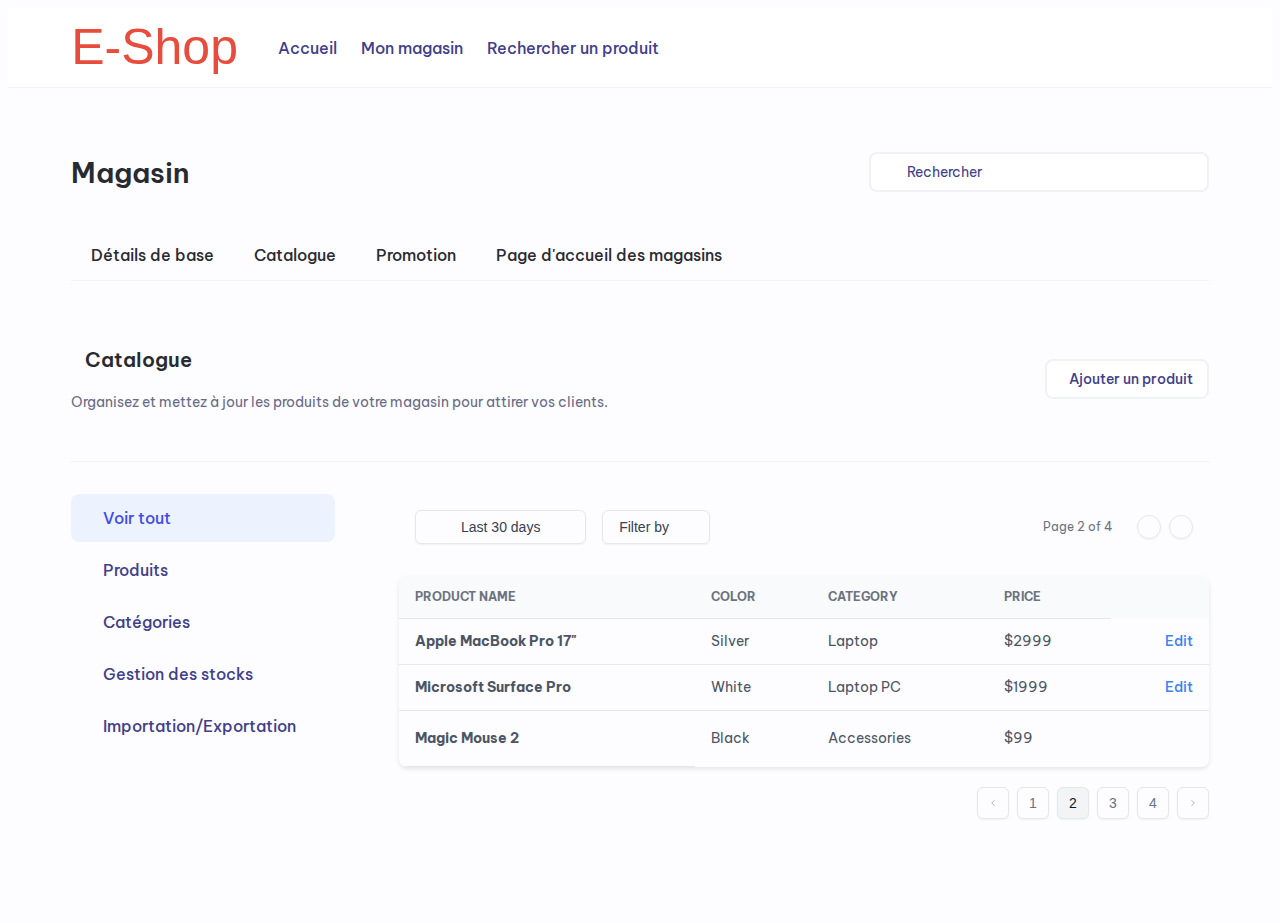
==== commit db0b8275: "simplify table" ====
--- a/table.html
+++ b/table.html
@@ -7,6 +7,9 @@
 	<link rel="stylesheet" href="https://cdnjs.cloudflare.com/ajax/libs/meyer-reset/2.0/reset.min.css">
 	<meta name="viewport" content="width=device-width, initial-scale=1, shrink-to-fit=no">
 	<link rel="stylesheet" href="./style.css">
+	<link rel="stylesheet" href="https://cdnjs.cloudflare.com/ajax/libs/remixicon/4.5.0/remixicon.css"
+		integrity="sha512-6p+GTq7fjTHD/sdFPWHaFoALKeWOU9f9MPBoPnvJEWBkGS4PKVVbCpMps6IXnTiXghFbxlgDE8QRHc3MU91lJg=="
+		crossorigin="anonymous" referrerpolicy="no-referrer" />
 
 </head>
 
@@ -15,38 +18,27 @@
 	<header class="header">
 		<div class="header-content responsive-wrapper">
 			<div class="header-logo">
-				<a href="#">
-					<div>
-						<img src="https://assets.codepen.io/285131/untitled-ui-icon.svg" />
-					</div>
-					<img src="https://assets.codepen.io/285131/untitled-ui.svg" />
-				</a>
-			</div>
+				<a href="#" class="logo">
+					<h3>E-Shop</h3>
+				</a>
+			</div>
+
 			<div class="header-navigation">
 				<nav class="header-navigation-links">
-					<a href="#"> Home </a>
-					<a href="#"> Dashboard </a>
-					<a href="#"> Projects </a>
-					<a href="#"> Tasks </a>
-					<a href="#"> Reporting </a>
-					<a href="#"> Users </a>
+					<a href="#">Accueil</a>
+					<a href="#">Mon magasin</a>
+					<a href="#">Rechercher un produit</a>
 				</nav>
 				<div class="header-navigation-actions">
-					<a href="#" class="button">
-						<i class="ph-lightning-bold"></i>
-						<span>Upgrade now</span>
-					</a>
 					<a href="#" class="icon-button">
-						<i class="ph-gear-bold"></i>
-					</a>
-					<a href="#" class="icon-button">
-						<i class="ph-bell-bold"></i>
+						<i class="ri-settings-3-line"></i>
 					</a>
 					<a href="#" class="avatar">
 						<img src="https://assets.codepen.io/285131/hat-man.png" alt="" />
 					</a>
 				</div>
 			</div>
+
 			<a href="#" class="button">
 				<i class="ph-list-bold"></i>
 				<span>Menu</span>
@@ -56,262 +48,185 @@
 	<main class="main">
 		<div class="responsive-wrapper">
 			<div class="main-header">
-				<h1>Settings</h1>
+				<h1>Magasin</h1>
 				<div class="search">
-					<input type="text" placeholder="Search" />
+					<input type="text" placeholder="Rechercher" />
 					<button type="submit">
-						<i class="ph-magnifying-glass-bold"></i>
+						<i class="ri-search-line"></i>
 					</button>
 				</div>
 			</div>
 			<div class="horizontal-tabs">
-				<a href="#">My details</a>
-				<a href="#">Profile</a>
-				<a href="#">Password</a>
-				<a href="#">Team</a>
-				<a href="#">Plan</a>
-				<a href="#">Billing</a>
-				<a href="#">Email</a>
-				<a href="#">Notifications</a>
-				<a href="#" class="active">Integrations</a>
-				<a href="#">API</a>
-			</div>
+				<a href="#">
+					<i class="ri-information-line"></i> Détails de base
+				</a>
+				<a href="#">
+					<i class="ri-shopping-bag-line"></i> Catalogue
+				</a>
+				<a href="#">
+					<i class="ri-price-tag-3-line"></i> Promotion
+				</a>
+				<a href="#">
+					<i class="ri-home-4-line"></i> Page d'accueil des magasins
+				</a>
+			</div>
+
 			<div class="content-header">
 				<div class="content-header-intro">
-					<h2>Intergrations and connected apps</h2>
-					<p>Supercharge your workflow and connect the tool you use every day.</p>
+					<h2><i class="ri-shopping-bag-line"></i> <span> Catalogue </span></h2>
+					<p>Organisez et mettez à jour les produits de votre magasin pour attirer vos clients.</p>
 				</div>
 				<div class="content-header-actions">
 					<a href="#" class="button">
-						<i class="ph-faders-bold"></i>
-						<span>Filters</span>
-					</a>
-					<a href="#" class="button">
-						<i class="ph-plus-bold"></i>
-						<span>Request integration</span>
-					</a>
-				</div>
-			</div>
+						<i class="ri-filter-2-line"></i>
+						<span>Filtres</span>
+					</a>
+					<a href="#" data-modal="modal1" class="button modal-button">
+						<i class="ri-add-line"></i>
+						<span>Ajouter un produit</span>
+					</a>
+				</div>
+			</div>
+
 			<div class="content">
 				<div class="content-panel">
 					<div class="vertical-tabs">
-						<a href="#" class="active">View all</a>
-						<a href="#">Developer tools</a>
-						<a href="#">Communication</a>
-						<a href="#">Productivity</a>
-						<a href="#">Browser tools</a>
-						<a href="#">Marketplace</a>
+						<a href="#" class="active"><i class="ri-eye-line"></i> <span>Voir tout</span></a>
+						<a href="#"><i class="ri-article-line"></i><span>Produits</span></a>
+						<a href="#"><i class="ri-price-tag-3-line"></i><span>Catégories</span></a>
+						<a href="#"><i class="ri-inbox-line"></i> <span>Gestion des stocks</span></a>
+						<a href="#"><i class="ri-upload-line"></i><span>Importation/Exportation</span></a>
 					</div>
 				</div>
+
 				<div class="content-main card-table">
 					<!-- partial:index.partial.html -->
 					<div class="sm:p-7 p-4">
-						<div class="flex w-full items-center mb-7">
-							<button
-								class="inline-flex mr-3 items-center h-8 pl-2.5 pr-2 rounded-md shadow text-gray-700 dark:text-gray-400 dark:border-gray-800 border border-gray-200 leading-none py-0">
-								<svg viewBox="0 0 24 24" class="w-4 mr-2 text-gray-400 dark:text-gray-600"
-									stroke="currentColor" stroke-width="2" fill="none" stroke-linecap="round"
-									stroke-linejoin="round">
-									<rect x="3" y="4" width="18" height="18" rx="2" ry="2"></rect>
-									<line x1="16" y1="2" x2="16" y2="6"></line>
-									<line x1="8" y1="2" x2="8" y2="6"></line>
-									<line x1="3" y1="10" x2="21" y2="10"></line>
-								</svg>
-								Last 30 days
-								<svg viewBox="0 0 24 24" class="w-4 ml-1.5 text-gray-400 dark:text-gray-600"
-									stroke="currentColor" stroke-width="2" fill="none" stroke-linecap="round"
-									stroke-linejoin="round">
-									<polyline points="6 9 12 15 18 9"></polyline>
-								</svg>
-							</button>
-							<button
-								class="inline-flex items-center h-8 pl-2.5 pr-2 rounded-md shadow text-gray-700 dark:text-gray-400 dark:border-gray-800 border border-gray-200 leading-none py-0">
-								Filter by
-								<svg viewBox="0 0 24 24" class="w-4 ml-1.5 text-gray-400 dark:text-gray-600"
-									stroke="currentColor" stroke-width="2" fill="none" stroke-linecap="round"
-									stroke-linejoin="round">
-									<polyline points="6 9 12 15 18 9"></polyline>
-								</svg>
-							</button>
-							<div class="ml-auto text-gray-500 text-xs sm:inline-flex hidden items-center">
-								<span class="mr-3">Page 2 of 4</span>
-								<button
-									class="inline-flex mr-2 items-center h-8 w-8 justify-center text-gray-400 rounded-md shadow border border-gray-200 dark:border-gray-800 leading-none py-0">
-									<svg class="w-4" viewBox="0 0 24 24" stroke="currentColor" stroke-width="2"
-										fill="none" stroke-linecap="round" stroke-linejoin="round">
-										<polyline points="15 18 9 12 15 6"></polyline>
-									</svg>
-								</button>
-								<button
-									class="inline-flex items-center h-8 w-8 justify-center text-gray-400 rounded-md shadow border border-gray-200 dark:border-gray-800 leading-none py-0">
-									<svg class="w-4" viewBox="0 0 24 24" stroke="currentColor" stroke-width="2"
-										fill="none" stroke-linecap="round" stroke-linejoin="round">
-										<polyline points="9 18 15 12 9 6"></polyline>
-									</svg>
-								</button>
+						<div class="container-sub">
+							<div class="header-sub">
+								<div class="dropdown-container">
+									<div class="dropdown">
+										<button class="dropdown-button">
+											<i class="ri-calendar-line icon"></i>
+											<span>Last 30 days</span>
+											<i class="ri-arrow-down-s-line icon"></i>
+										</button>
+										<div class="dropdown-menu">
+											<a href="#">Option 1</a>
+											<a href="#">Option 2</a>
+											<a href="#">Option 3</a>
+										</div>
+									</div>
+									<button class="filter-button">
+										Filter by
+										<i class="ri-arrow-down-s-line icon"></i>
+									</button>
+								</div>
+								<div class="pagination">
+									<span class="pagination-info">Page 2 of 4</span>
+									<button class="pagination-button">
+										<i class="ri-arrow-left-s-line icon"></i>
+									</button>
+									<button class="pagination-button">
+										<i class="ri-arrow-right-s-line icon"></i>
+									</button>
+								</div>
 							</div>
 						</div>
+						
 						<div class="table-wrapper">
-							<table class="w-full text-left">
-								<thead>
-									<tr class="text-gray-400">
-										<th
-											class="font-normal px-3 pt-0 pb-3 border-b border-gray-200 dark:border-gray-800">
-											Type</th>
-										<th
-											class="font-normal px-3 pt-0 pb-3 border-b border-gray-200 dark:border-gray-800">
-											Where</th>
-										<th
-											class="font-normal px-3 pt-0 pb-3 border-b border-gray-200 dark:border-gray-800 hidden md:table-cell">
-											Description</th>
-										<th
-											class="font-normal px-3 pt-0 pb-3 border-b border-gray-200 dark:border-gray-800">
-											Amount</th>
-										<th
-											class="font-normal px-3 pt-0 pb-3 border-b border-gray-200 dark:border-gray-800 sm:text-gray-400 text-white">
-											Date</th>
-									</tr>
-								</thead>
-								<tbody class="text-gray-600 dark:text-gray-100">
-									<tr>
-										<td class="sm:p-3 py-2 px-1 border-b border-gray-200 dark:border-gray-800">
-											<div class="flex items-center">
-												<svg viewBox="0 0 24 24" class="w-4 mr-5 text-gray-400"
-													stroke="currentColor" stroke-width="3" fill="none"
-													stroke-linecap="round" stroke-linejoin="round">
-													<rect x="1" y="4" width="22" height="16" rx="2" ry="2"></rect>
-													<line x1="1" y1="10" x2="23" y2="10"></line>
-												</svg>
-												Card
-											</div>
-										</td>
-										<td class="sm:p-3 py-2 px-1 border-b border-gray-200 dark:border-gray-800">
-											<div class="flex items-center">
-												<svg xmlns="http://www.w3.org/2000/svg" viewBox="2.17 0.44 251.04 259.97"
-													class="w-7 h-7 p-1.5 mr-2.5 rounded-lg border border-gray-200 dark:border-gray-800">
-													<g fill="none" fill-rule="evenodd">
-														<path fill="#f90" fill-rule="nonzero"
-															d="M221.5 210.32C116.27 260.41 50.96 218.5 9.15 193.05c-2.59-1.6-6.98.38-3.17 4.76 13.93 16.89 59.57 57.6 119.15 57.6 59.63 0 95.1-32.54 99.53-38.21 4.4-5.63 1.3-8.73-3.16-6.88zM251.06 194c-2.83-3.68-17.19-4.36-26.22-3.25-9.05 1.07-22.64 6.6-21.46 9.93.61 1.24 1.85.68 8.06.12 6.24-.62 23.7-2.82 27.34 1.93 3.66 4.8-5.57 27.61-7.25 31.3-1.63 3.67.62 4.62 3.68 2.17 3.01-2.45 8.47-8.8 12.14-17.77 3.64-9.03 5.85-21.63 3.7-24.43z">
-														</path>
-														<path fill="#000"
-															d="M150.74 108.13c0 13.14.34 24.1-6.3 35.77-5.37 9.49-13.86 15.32-23.35 15.32-12.95 0-20.5-9.86-20.5-24.43 0-28.75 25.77-33.97 50.15-33.97zm34.02 82.22a7.04 7.04 0 01-7.97.8c-11.2-9.3-13.19-13.61-19.36-22.48-18.5 18.88-31.6 24.52-55.6 24.52-28.37 0-50.48-17.5-50.48-52.56 0-27.38 14.85-46.02 35.96-55.13 18.32-8.06 43.89-9.49 63.43-11.72v-4.36c0-8.02.62-17.5-4.08-24.43-4.12-6.22-12-8.78-18.93-8.78-12.85 0-24.33 6.6-27.13 20.26-.57 3.03-2.8 6.02-5.84 6.16l-32.73-3.5c-2.75-.62-5.79-2.85-5.03-7.08C64.54 12.4 100.36.44 132.43.44c16.42 0 37.86 4.36 50.81 16.8 16.42 15.32 14.85 35.76 14.85 58.01v52.57c0 15.8 6.55 22.72 12.71 31.26 2.19 3.04 2.66 6.7-.1 8.97a1425.8 1425.8 0 00-25.85 22.4l-.1-.1">
-														</path>
-														<path fill="#f90" fill-rule="nonzero"
-															d="M221.5 210.32C116.27 260.41 50.96 218.5 9.15 193.05c-2.59-1.6-6.98.38-3.17 4.76 13.93 16.89 59.57 57.6 119.15 57.6 59.63 0 95.1-32.54 99.53-38.21 4.4-5.63 1.3-8.73-3.16-6.88zM251.06 194c-2.83-3.68-17.19-4.36-26.22-3.25-9.05 1.07-22.64 6.6-21.46 9.93.61 1.24 1.85.68 8.06.12 6.24-.62 23.7-2.82 27.34 1.93 3.66 4.8-5.57 27.61-7.25 31.3-1.63 3.67.62 4.62 3.68 2.17 3.01-2.45 8.47-8.8 12.14-17.77 3.64-9.03 5.85-21.63 3.7-24.43z">
-														</path>
-														<path fill="#000"
-															d="M150.74 108.13c0 13.14.34 24.1-6.3 35.77-5.37 9.49-13.86 15.32-23.35 15.32-12.95 0-20.5-9.86-20.5-24.43 0-28.75 25.77-33.97 50.15-33.97zm34.02 82.22a7.04 7.04 0 01-7.97.8c-11.2-9.3-13.19-13.61-19.36-22.48-18.5 18.88-31.6 24.52-55.6 24.52-28.37 0-50.48-17.5-50.48-52.56 0-27.38 14.85-46.02 35.96-55.13 18.32-8.06 43.89-9.49 63.43-11.72v-4.36c0-8.02.62-17.5-4.08-24.43-4.12-6.22-12-8.78-18.93-8.78-12.85 0-24.33 6.6-27.13 20.26-.57 3.03-2.8 6.02-5.84 6.16l-32.73-3.5c-2.75-.62-5.79-2.85-5.03-7.08C64.54 12.4 100.36.44 132.43.44c16.42 0 37.86 4.36 50.81 16.8 16.42 15.32 14.85 35.76 14.85 58.01v52.57c0 15.8 6.55 22.72 12.71 31.26 2.19 3.04 2.66 6.7-.1 8.97a1425.8 1425.8 0 00-25.85 22.4l-.1-.1">
-														</path>
-													</g>
-												</svg>
-												Amazon
-											</div>
-										</td>
-										<td
-											class="sm:p-3 py-2 px-1 border-b border-gray-200 dark:border-gray-800 md:table-cell hidden">
-											PlayStation 5</td>
-										<td
-											class="sm:p-3 py-2 px-1 border-b border-gray-200 dark:border-gray-800 text-red-500">
-											- $399.99</td>
-										<td class="sm:p-3 py-2 px-1 border-b border-gray-200 dark:border-gray-800">
-											<div class="flex items-center">
-												<div class="sm:flex hidden flex-col">
-													08.09.2020
-													<div class="text-gray-400 text-xs">11:00 AM</div>
-												</div>
-												<button
-													class="w-8 h-8 inline-flex items-center justify-center text-gray-400 ml-auto">
-													<svg viewBox="0 0 24 24" class="w-5" stroke="currentColor"
-														stroke-width="2" fill="none" stroke-linecap="round"
-														stroke-linejoin="round">
-														<circle cx="12" cy="12" r="1"></circle>
-														<circle cx="19" cy="12" r="1"></circle>
-														<circle cx="5" cy="12" r="1"></circle>
-													</svg>
-												</button>
-											</div>
-										</td>
-									</tr>
-									<tr>
-										<td class="sm:p-3 py-2 px-1 border-b border-gray-200 dark:border-gray-800">
-											<div class="flex items-center">
-												<svg viewBox="0 0 24 24" class="w-4 mr-5 text-green-500"
-													stroke="currentColor" stroke-width="3" fill="none"
-													stroke-linecap="round" stroke-linejoin="round">
-													<line x1="12" y1="5" x2="12" y2="19"></line>
-													<polyline points="19 12 12 19 5 12"></polyline>
-												</svg>
-												Income
-											</div>
-										</td>
-										<td class="sm:p-3 py-2 px-1 border-b border-gray-200 dark:border-gray-800">
-											<div class="flex items-center">
-												<img class="w-7 h-7 mr-2.5 border border-gray-200 dark:border-gray-800 rounded-full"
-													src="https://images.unsplash.com/photo-1519699047748-de8e457a634e?ixlib=rb-1.2.1&amp;q=80&amp;fm=jpg&amp;crop=faces&amp;fit=crop&amp;h=200&amp;w=200&amp;ixid=eyJhcHBfaWQiOjE3Nzg0fQ"
-													alt="profile">
-												Jane Cooper
-											</div>
-										</td>
-										<td
-											class="sm:p-3 py-2 px-1 border-b border-gray-200 dark:border-gray-800 md:table-cell hidden">
-											Invoice No: 12993</td>
-										<td
-											class="sm:p-3 py-2 px-1 border-b border-gray-200 dark:border-gray-800 text-green-500">
-											+ $24.00
-										</td>
-										<td class="sm:p-3 py-2 px-1 border-b border-gray-200 dark:border-gray-800">
-											<div class="flex items-center">
-												<div class="sm:flex hidden flex-col">
-													01.04.2020
-													<div class="text-gray-400 text-xs">09:45 AM</div>
-												</div>
-												<button
-													class="w-8 h-8 inline-flex items-center justify-center text-gray-400 ml-auto">
-													<svg viewBox="0 0 24 24" class="w-5" stroke="currentColor"
-														stroke-width="2" fill="none" stroke-linecap="round"
-														stroke-linejoin="round">
-														<circle cx="12" cy="12" r="1"></circle>
-														<circle cx="19" cy="12" r="1"></circle>
-														<circle cx="5" cy="12" r="1"></circle>
-													</svg>
-												</button>
-											</div>
-										</td>
-									</tr>
-								</tbody>
-							</table>
+							
+							<div class="table-container">
+								<table class="custom-table">
+									<thead>
+										<tr>
+											<th>Product name</th>
+											<th>Color</th>
+											<th>Category</th>
+											<th>Price</th>
+											<th class="sr-only">Edit</th>
+										</tr>
+									</thead>
+									<tbody>
+										<tr>
+											<th scope="row">Apple MacBook Pro 17"</th>
+											<td>Silver</td>
+											<td>Laptop</td>
+											<td>$2999</td>
+											<td class="text-right">
+												<a href="#" class="edit-link">Edit</a>
+											</td>
+										</tr>
+										<tr>
+											<th scope="row">Microsoft Surface Pro</th>
+											<td>White</td>
+											<td>Laptop PC</td>
+											<td>$1999</td>
+											<td class="text-right">
+												<a href="#" class="edit-link">Edit</a>
+											</td>
+										</tr>
+										<tr>
+											<th scope="row">Magic Mouse 2</th>
+											<td>Black</td>
+											<td>Accessories</td>
+											<td>$99</td>
+											<td class="text-right">
+												<a href="#" class="edit-link btn-dropdown"><i class="ri-more-line icon"></i></a>
+											</td>
+										</tr>
+									</tbody>
+								</table>
+							</div>
+							
+
 						</div>
 
-						<div class="flex w-full mt-5 space-x-2 justify-end">
-							<button
-								class="inline-flex items-center h-8 w-8 justify-center text-gray-400 rounded-md shadow border border-gray-200 dark:border-gray-800 leading-none">
-								<svg class="w-4" viewBox="0 0 24 24" stroke="currentColor" stroke-width="2" fill="none"
+						<div class="button-group">
+							<button class="button-page button-icon button-disabled">
+								<svg class="icon" viewBox="0 0 24 24" stroke="currentColor" stroke-width="2" fill="none"
 									stroke-linecap="round" stroke-linejoin="round">
 									<polyline points="15 18 9 12 15 6"></polyline>
 								</svg>
 							</button>
-							<button
-								class="inline-flex items-center h-8 w-8 justify-center text-gray-500 rounded-md shadow border border-gray-200 dark:border-gray-800 leading-none">1</button>
-							<button
-								class="inline-flex items-center h-8 w-8 justify-center text-gray-500 rounded-md shadow border border-gray-200 dark:border-gray-800 bg-gray-100 dark:bg-gray-800 dark:text-white leading-none">2</button>
-							<button
-								class="inline-flex items-center h-8 w-8 justify-center text-gray-500 rounded-md shadow border border-gray-200 dark:border-gray-800 leading-none">3</button>
-							<button
-								class="inline-flex items-center h-8 w-8 justify-center text-gray-500 rounded-md shadow border border-gray-200 dark:border-gray-800 leading-none">4</button>
-							<button
-								class="inline-flex items-center h-8 w-8 justify-center text-gray-400 rounded-md shadow border border-gray-200 dark:border-gray-800 leading-none">
-								<svg class="w-4" viewBox="0 0 24 24" stroke="currentColor" stroke-width="2" fill="none"
+							<button class="button-page">1</button>
+							<button class="button-page button-active">2</button>
+							<button class="button-page">3</button>
+							<button class="button-page">4</button>
+							<button class="button-page button-icon button-disabled">
+								<svg class="icon" viewBox="0 0 24 24" stroke="currentColor" stroke-width="2" fill="none"
 									stroke-linecap="round" stroke-linejoin="round">
 									<polyline points="9 18 15 12 9 6"></polyline>
 								</svg>
 							</button>
 						</div>
-					</div>
+						
 					<!-- partial -->
 				</div>
 			</div>
 		</div>
 	</main>
+
+	<div class="modal" id="modal1">
+		<div class="modal-dialog">
+			<div class="modal-content">
+				<!-- Modal Header -->
+				<div class="modal-header">
+					<h5 class="modal-title">Modal Title</h5>
+					<button type="button" class="close-modal">&times;</button>
+				</div>
+				<!-- Modal Body -->
+				<div class="modal-body">
+					<p class="modal-content-text">Modal content goes here.</p>
+				</div>
+				<!-- Modal Footer -->
+				<div class="modal-footer">
+					<button type="button" class="btn-close close-modal">Enregister</button>
+				</div>
+			</div>
+		</div>
+	</div>
+
 	<!-- partial -->
 	<script src='https://unpkg.com/phosphor-icons'></script>
 	<script src="./script.js"></script>
--- a/style.css
+++ b/style.css
@@ -204,6 +204,7 @@
   font-size: 1.75rem;
   font-weight: 600;
   line-height: 1.25;
+  gap: 1em;
 }
 @media (max-width: 550px) {
   .main-header h1 {
@@ -280,6 +281,7 @@
 }
 .horizontal-tabs a {
   display: inline-flex;
+  gap: 1em;
   flex-shrink: 0;
   align-items: center;
   height: 48px;
@@ -311,6 +313,8 @@
 .content-header-intro h2 {
   font-size: 1.25rem;
   font-weight: 600;
+  display: flex;
+  gap: .7em;
 }
 .content-header-intro p {
   color: var(--c-text-secondary);
@@ -351,6 +355,7 @@
 }
 .vertical-tabs a {
   display: flex;
+  gap: 1em;
   align-items: center;
   padding: 0.75em 1em;
   background-color: transparent;
@@ -509,87 +514,6 @@
 }
 
 
-
-/*! CSS Used from: file:///C:/Users/ambinintsoa.herizo/Downloads/temp/dashboard-ui-2/dashboard-ui/dist/style.css */
-*,*::before,*::after{box-sizing:border-box;}
-table{text-indent:0;border-color:inherit;}
-button{font-family:inherit;font-size:100%;line-height:1.15;margin:0;}
-button{text-transform:none;}
-button{-webkit-appearance:button;}
-button{background-color:transparent;background-image:none;}
-button:focus{outline:1px dotted;outline:5px auto -webkit-focus-ring-color;}
-*,::before,::after{box-sizing:border-box;border-width:0;border-style:solid;border-color:#e4e4e7;}
-img{border-style:solid;}
-button{cursor:pointer;}
-table{border-collapse:collapse;}
-button{padding:0;line-height:inherit;color:inherit;}
-img,svg{display:block;vertical-align:middle;}
-img{max-width:100%;height:auto;}
-.space-x-2 > :not([hidden]) ~ :not([hidden]){--tw-space-x-reverse:0;margin-right:calc(0.5rem * var(--tw-space-x-reverse));margin-left:calc(0.5rem * calc(1 - var(--tw-space-x-reverse)));}
-.bg-gray-100{--tw-bg-opacity:1;background-color:rgba(244, 244, 245, var(--tw-bg-opacity));}
-.border-gray-200{--tw-border-opacity:1;border-color:rgba(228, 228, 231, var(--tw-border-opacity));}
-.rounded-md{border-radius:0.375rem;}
-.rounded-lg{border-radius:0.5rem;}
-.rounded-full{border-radius:9999px;}
-.border{border-width:1px;}
-.border-b{border-bottom-width:1px;}
-.flex{display:flex;}
-.inline-flex{display:inline-flex;}
-.hidden{display:none;}
-.flex-col{flex-direction:column;}
-.items-center{align-items:center;}
-.justify-end{justify-content:flex-end;}
-.justify-center{justify-content:center;}
-.font-normal{font-weight:400;}
-.h-7{height:1.75rem;}
-.h-8{height:2rem;}
-.text-xs{font-size:0.75rem;line-height:1rem;}
-.leading-none{line-height:1;}
-.mr-2{margin-right:0.5rem;}
-.mr-3{margin-right:0.75rem;}
-.mt-5{margin-top:1.25rem;}
-.mr-5{margin-right:1.25rem;}
-.mb-7{margin-bottom:1.75rem;}
-.ml-auto{margin-left:auto;}
-.ml-1\.5{margin-left:0.375rem;}
-.mr-2\.5{margin-right:0.625rem;}
-.p-4{padding:1rem;}
-.p-1\.5{padding:0.375rem;}
-.py-0{padding-top:0px;padding-bottom:0px;}
-.px-1{padding-left:0.25rem;padding-right:0.25rem;}
-.py-2{padding-top:0.5rem;padding-bottom:0.5rem;}
-.px-3{padding-left:0.75rem;padding-right:0.75rem;}
-.pt-0{padding-top:0px;}
-.pr-2{padding-right:0.5rem;}
-.pb-3{padding-bottom:0.75rem;}
-.pl-2\.5{padding-left:0.625rem;}
-*{--tw-shadow:0 0 #0000;}
-.shadow{--tw-shadow:0 1px 3px 0 rgba(0, 0, 0, 0.1), 0 1px 2px 0 rgba(0, 0, 0, 0.06);box-shadow:var(--tw-ring-offset-shadow, 0 0 #0000), var(--tw-ring-shadow, 0 0 #0000), var(--tw-shadow);}
-*{--tw-ring-inset:var(--tw-empty, );--tw-ring-offset-width:0px;--tw-ring-offset-color:#fff;--tw-ring-color:rgba(59, 130, 246, 0.5);--tw-ring-offset-shadow:0 0 #0000;--tw-ring-shadow:0 0 #0000;}
-.text-left{text-align:left;}
-.text-white{--tw-text-opacity:1;color:rgba(255, 255, 255, var(--tw-text-opacity));}
-.text-gray-400{--tw-text-opacity:1;color:rgba(161, 161, 170, var(--tw-text-opacity));}
-.text-gray-500{--tw-text-opacity:1;color:rgba(113, 113, 122, var(--tw-text-opacity));}
-.text-gray-600{--tw-text-opacity:1;color:rgba(82, 82, 91, var(--tw-text-opacity));}
-.text-gray-700{--tw-text-opacity:1;color:rgba(63, 63, 70, var(--tw-text-opacity));}
-.text-red-500{--tw-text-opacity:1;color:rgba(239, 68, 68, var(--tw-text-opacity));}
-.text-yellow-500{--tw-text-opacity:1;color:rgba(245, 158, 11, var(--tw-text-opacity));}
-.text-green-500{--tw-text-opacity:1;color:rgba(16, 185, 129, var(--tw-text-opacity));}
-.w-4{width:1rem;}
-.w-5{width:1.25rem;}
-.w-7{width:1.75rem;}
-.w-8{width:2rem;}
-.w-full{width:100%;}
-@media (min-width: 640px){
-.sm\:flex{display:flex;}
-.sm\:inline-flex{display:inline-flex;}
-.sm\:p-3{padding:0.60rem;}
-.sm\:p-7{padding:1.75rem;}
-.sm\:text-gray-400{--tw-text-opacity:1;color:rgba(161, 161, 170, var(--tw-text-opacity));}
-}
-@media (min-width: 768px){
-.md\:table-cell{display:table-cell;}
-}
 form a{color:#0d6efd;text-decoration:underline;}
 form a:hover{color:#0a58ca;}
 form label{display:inline-block;}
@@ -649,58 +573,339 @@
 .btn-play{position:absolute;top:-16px;right:8px;background-color:#fff;border-radius:50%;width:32px;height:32px;background-size:14px;background-repeat:no-repeat;background-position:center;background-image:url("data:image/svg+xml,%3Csvg xmlns='http://www.w3.org/2000/svg' viewBox='0 0 24 24' fill='%2311a074' stroke='%2311a074' stroke-width='2' stroke-linecap='round' stroke-linejoin='round' class='feather feather-play'%3E%3Cpath d='M5 3l14 9-14 9V3z' /%3E%3C/svg%3E");box-shadow:0px 2px 4px 2px rgba(209, 209, 209, 0.4);}
 .card-shop-item {height:250px}
 
-/* Dropdown Menu Styles */
+a.logo {
+  text-decoration: none;
+}
+.logo h3 {
+    color: #e74c3c;
+    font-family: 'Oswald', sans-serif;
+    font-weight: 300;
+    font-size: 50px;
+    line-height:1.3;
+}
+
+
 .dropdown-menu {
+  display: none;
+  width: auto;
   position: absolute;
-  top: 100%; /* Position the dropdown just below the button */
+  background-color: #fff;
+  border: 1px solid #ccc;
+  box-shadow: 0px 4px 8px rgba(0, 0, 0, 0.1);
+  z-index: 10;
+}
+
+.dropdown-menu a {
+  display: block;
+  padding: 10px;
+  text-decoration: none;
+  color: #333;
+}
+
+.dropdown-menu a:hover {
+  background-color: #f1f1f1;
+}
+
+
+/* Basic Modal Styling */
+.modal {
+  display: none; /* Hidden by default */
+  position: fixed;
+  z-index: 1050;
   left: 0;
-  right: 0;
-  z-index: 10; /* Ensure it appears above other elements */
-  display: none; /* Initially hidden */
-  background-color: #fff; /* White background */
-  border: 1px solid #d1d5db; /* Light gray border */
-  border-radius: 6px; /* Rounded corners */
-  box-shadow: 0 2px 6px rgba(0, 0, 0, 0.1); /* Soft shadow */
-  margin-top: 4px; /* Small gap from the button */
-}
-
-/* Dropdown Items Container */
-.dropdown-items {
-  list-style: none;
+  top: 0;
+  width: 100%;
+  height: 100%;
+  background-color: rgba(0, 0, 0, 0.5); /* Semi-transparent background */
+  overflow: auto;
+  padding-top: 60px;
+}
+
+.modal-dialog {
+  margin: auto;
+  width: 80%;
+  max-width: 500px; /* Modal width */
+}
+
+.modal-content {
+  background-color: #fff;
+  padding: 20px;
+  border-radius: 8px;
+  box-shadow: 0px 4px 8px rgba(0, 0, 0, 0.1);
+}
+
+.modal-header {
+  display: flex;
+  justify-content: space-between;
+  align-items: center;
+  padding-bottom: 15px;
+  border-bottom: 1px solid #ccc;
+}
+
+.modal-title {
+  font-size: 20px;
+  font-weight: 600;
+  margin: 0;
+}
+
+.close-modal {
+  background: none;
+  border: none;
+  font-size: 30px;
+  color: #333;
+  cursor: pointer;
+}
+
+.modal-body {
+  padding: 15px 0;
+  font-size: 16px;
+}
+
+.modal-footer {
+  display: flex;
+  justify-content: flex-end;
+  padding-top: 15px;
+  border-top: 1px solid #ccc;
+}
+
+.btn-close {
+  background-color: #007bff;
+  color: #fff;
+  padding: 8px 15px;
+  border: none;
+  border-radius: 4px;
+  cursor: pointer;
+}
+
+.btn-close:hover {
+  background-color: #0056b3;
+}
+
+
+.table-container {
+  position: relative;
+  overflow-x: auto;
+  box-shadow: 0 2px 4px rgba(0, 0, 0, 0.1);
+  border-radius: 8px;
+}
+
+.custom-table {
+  width: 100%;
+  border-collapse: collapse;
+  font-size: 14px;
+  text-align: left;
+  color: #4B5563;
+}
+
+.custom-table thead {
+  background-color: #F9FAFB;
+  color: #6B7280;
+  text-transform: uppercase;
+  font-size: 12px;
+}
+
+.custom-table th,
+.custom-table td {
+  padding: 12px 16px;
+  border-bottom: 1px solid #E5E7EB;
+}
+
+.custom-table tr:hover {
+  background-color: #F3F4F6;
+}
+
+.custom-table tbody tr:last-child td {
+  border-bottom: none;
+}
+
+.text-right {
+  text-align: right;
+}
+
+.edit-link {
+  font-weight: 500;
+  color: #3B82F6;
+  text-decoration: none;
+}
+
+.edit-link:hover {
+  text-decoration: underline;
+}
+
+.sr-only {
+  position: absolute;
+  width: 1px;
+  height: 1px;
   padding: 0;
-  margin: 0;
-}
-
-/* Dropdown Item Styles */
-.dropdown-item {
-  display: block;
-  padding: 8px 16px;
-  color: #4a4a4a; /* Text color */
-  font-size: 14px;
-  text-decoration: none; /* Remove underline */
-}
-
-/* Hover state for the items */
-.dropdown-item:hover {
-  background-color: #f7fafc; /* Light gray on hover */
-}
-
-/* Dark Mode Styles */
-.dark .dropdown-menu {
-  background-color: #2d3748; /* Dark background */
-  border-color: #4a5568; /* Dark border */
-}
-
-.dark .dropdown-item {
-  color: #cbd5e0; /* Light text in dark mode */
-}
-
-/* Dark Mode Hover */
-.dark .dropdown-item:hover {
-  background-color: #4a5568; /* Dark hover effect */
-}
-
-/* Show the dropdown menu when it's active (use JavaScript to toggle 'show' class) */
-.dropdown.show .dropdown-menu {
-  display: block; /* Display the menu when the 'show' class is added */
-}+  margin: -1px;
+  overflow: hidden;
+  clip: rect(0, 0, 0, 0);
+  white-space: nowrap;
+  border: 0;
+}
+
+
+.button-group {
+  display: flex;
+  justify-content: flex-end;
+  gap: 0.5rem;
+  margin-top: 1.25rem;
+  width: 100%;
+}
+
+.button-page {
+  display: inline-flex;
+  align-items: center;
+  justify-content: center;
+  width: 2rem;
+  height: 2rem;
+  font-size: 0.875rem;
+  color: #6B7280; /* Gray 500 */
+  background-color: transparent;
+  border: 1px solid #E5E7EB; /* Gray 200 */
+  border-radius: 0.375rem;
+  box-shadow: 0 1px 2px rgba(0, 0, 0, 0.05);
+  cursor: pointer;
+  transition: background-color 0.2s, color 0.2s;
+}
+
+.button-page:hover {
+  background-color: #F3F4F6; /* Gray 100 */
+}
+
+.button-active {
+  background-color: #F3F4F6; /* Gray 100 */
+  color: #111827; /* Gray 800 */
+}
+
+.button-disabled {
+  color: #D1D5DB; /* Gray 400 */
+  cursor: not-allowed;
+}
+
+.button-icon svg {
+  width: 1rem;
+  height: 1rem;
+}
+
+.icon {
+  display: inline-block;
+  width: 1rem;
+  height: 1rem;
+  stroke: currentColor;
+}
+
+.container-sub {
+  padding: 1rem;
+}
+
+.header-sub {
+  display: flex;
+  align-items: center;
+  margin-bottom: 1rem;
+}
+
+.dropdown-container {
+  display: flex;
+  align-items: center;
+  gap: 1rem;
+}
+
+.dropdown {
+  position: relative;
+}
+
+.dropdown-button {
+  display: flex;
+  align-items: center;
+  justify-content: space-around;
+  gap: .3rem;
+  padding: 0.5rem 1rem;
+  background-color: transparent;
+  border: 1px solid #E5E7EB; /* Gray 200 */
+  border-radius: 0.375rem;
+  color: #374151; /* Gray 700 */
+  box-shadow: 0 1px 2px rgba(0, 0, 0, 0.05);
+  font-size: 0.875rem;
+  cursor: pointer;
+  transition: background-color 0.2s, border-color 0.2s;
+}
+
+
+.dropdown-button:hover {
+  background-color: #F3F4F6; /* Gray 100 */
+}
+
+.icon {
+  margin-left: 0.25rem;
+  margin-right: 0.25rem;
+  font-size: 1rem;
+  color: #9CA3AF; /* Gray 400 */
+}
+
+
+.filter-button {
+  display: inline-flex;
+  align-items: center;
+  padding: 0.5rem 1rem;
+  background-color: transparent;
+  border: 1px solid #E5E7EB; /* Gray 200 */
+  border-radius: 0.375rem;
+  color: #374151; /* Gray 700 */
+  box-shadow: 0 1px 2px rgba(0, 0, 0, 0.05);
+  font-size: 0.875rem;
+  cursor: pointer;
+  transition: background-color 0.2s, border-color 0.2s;
+}
+
+.filter-button:hover {
+  background-color: #F3F4F6; /* Gray 100 */
+}
+
+.pagination {
+  margin-left: auto;
+  display: flex;
+  gap: .5rem;
+  align-items: center;
+  font-size: 0.75rem;
+  color: #6B7280; /* Gray 500 */
+}
+
+.pagination-info {
+  margin-right: 1rem;
+}
+
+.pagination-button {
+  display: flex;
+  align-items: center;
+  justify-content: center;
+  width: 1.5rem;
+  height: 1.5rem;
+  border: 1px solid #E5E7EB; /* Gray 200 */
+  border-radius: 50%;
+  color: #9CA3AF; /* Gray 400 */
+  background-color: transparent;
+  box-shadow: 0 1px 2px rgba(0, 0, 0, 0.05);
+  cursor: pointer;
+}
+
+.pagination-button:hover {
+  background-color: #F3F4F6; /* Gray 100 */
+}
+
+.btn-dropdown {
+  width: 2rem;
+  height: 2rem;
+  display: inline-flex;
+  align-items: center;
+  justify-content: center;
+  background-color: transparent;
+  border: none;
+  color: #9CA3AF; /* Gray 400 */
+  cursor: pointer;
+  transition: color 0.2s;
+}
+
+.btn-dropdown:hover {
+  color: #374151; /* Gray 700 */
+}
